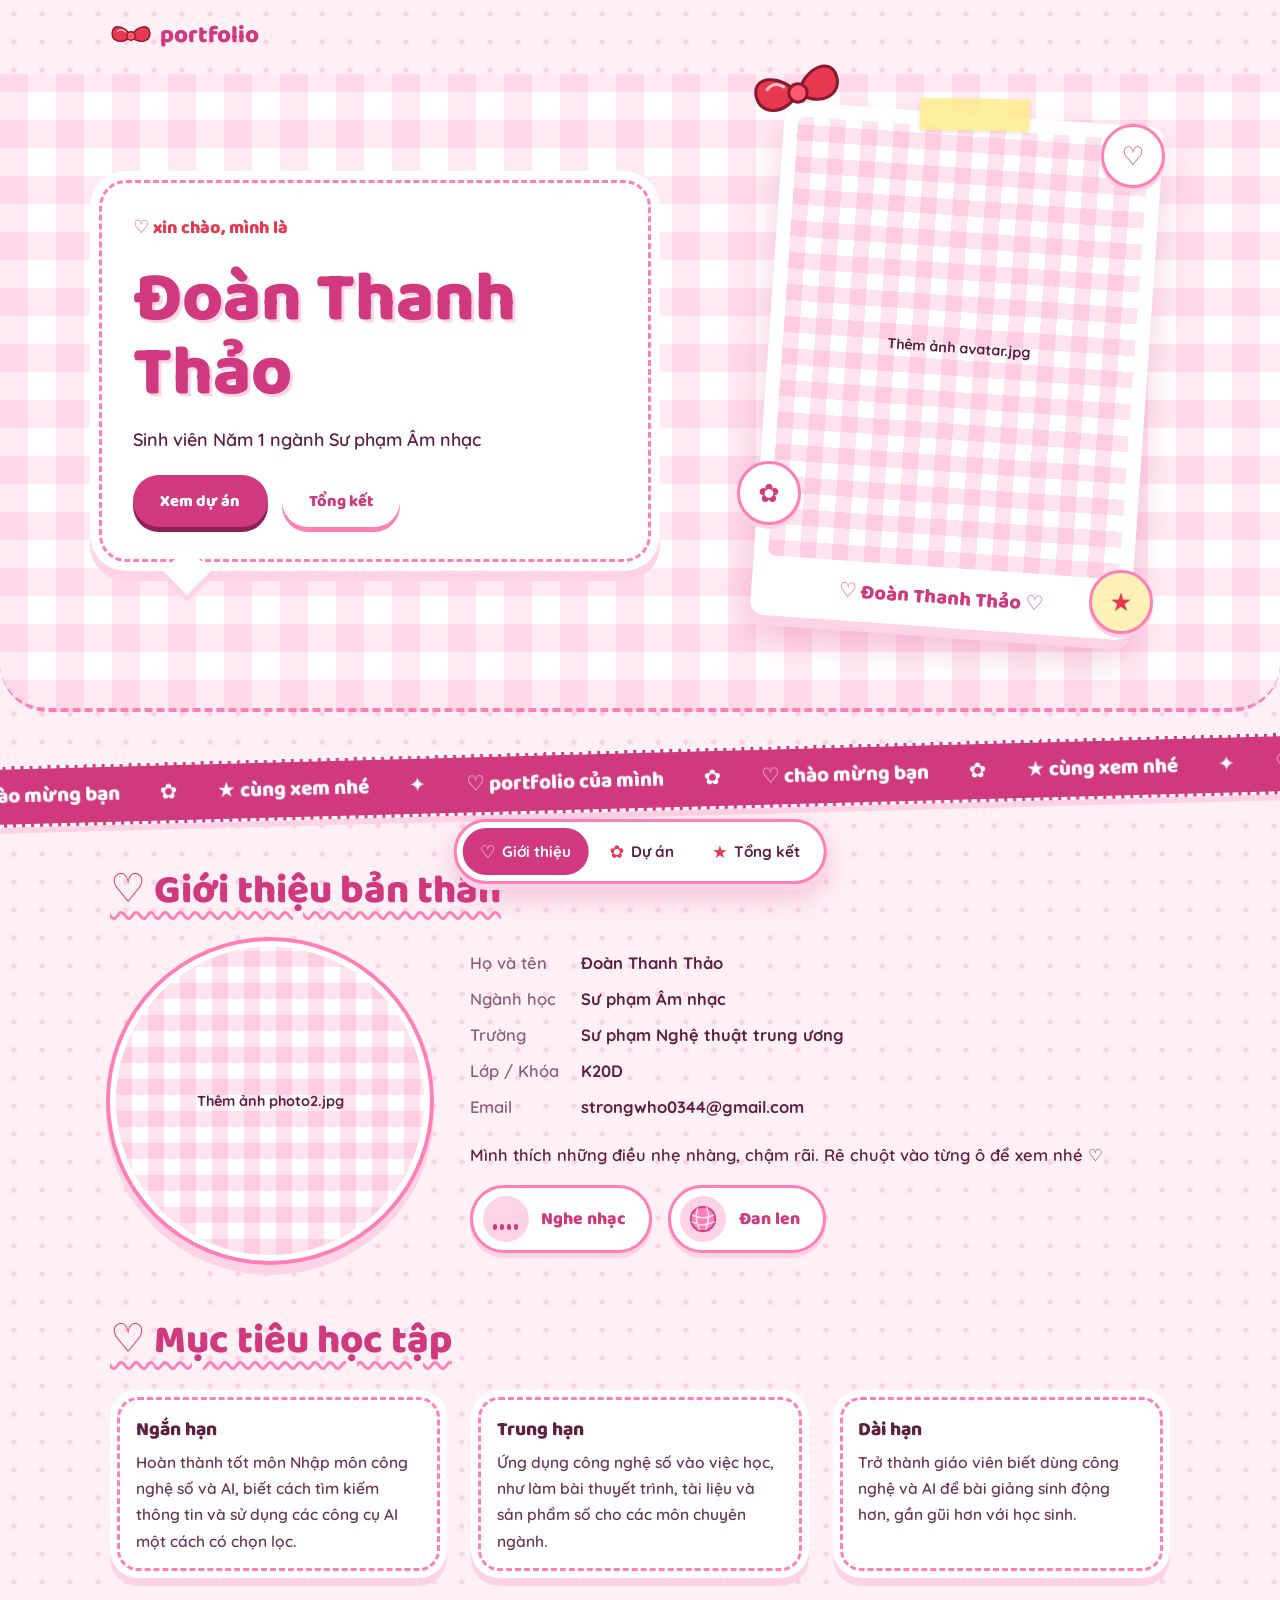
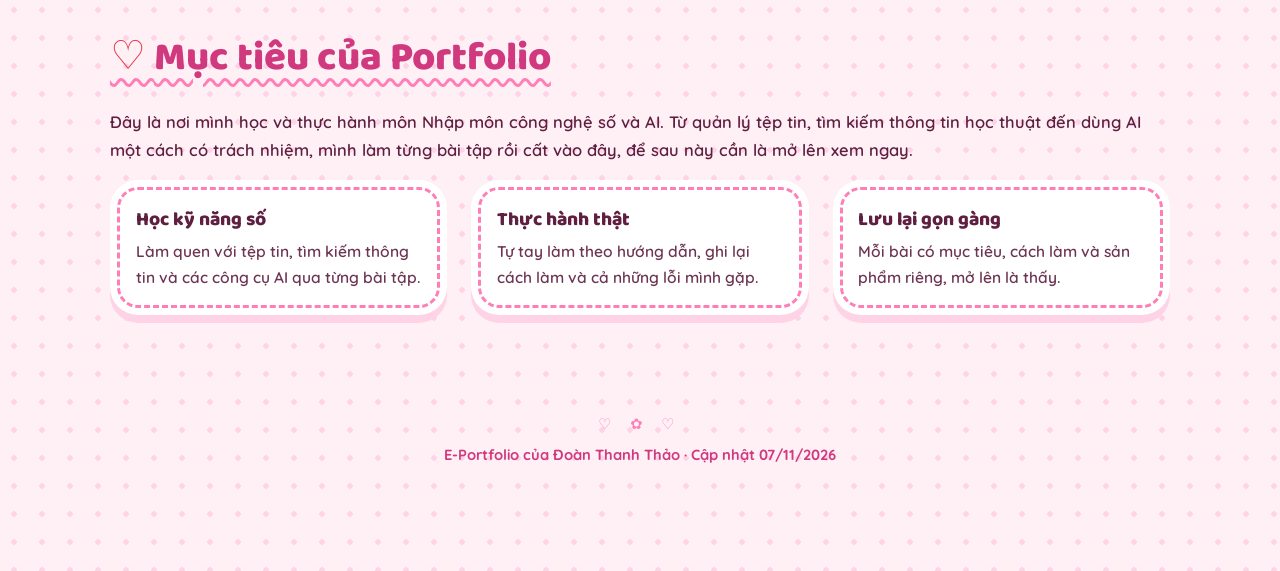
==== index.html @ 7e344df9 "Initial commit" ====
<!DOCTYPE html>
<html lang="vi">
<head>
<meta charset="UTF-8">
<meta name="viewport" content="width=device-width, initial-scale=1">
<link rel="preconnect" href="https://fonts.googleapis.com">
<link rel="preconnect" href="https://fonts.gstatic.com" crossorigin>
<link href="https://fonts.googleapis.com/css2?family=Baloo+2:wght@700;800&family=Quicksand:wght@600;700&display=swap" rel="stylesheet">
<link rel="stylesheet" href="style.css">
<meta name="description" content="Trang giới thiệu bản thân, mục tiêu học tập và mục tiêu của Portfolio.">
<title>E-Portfolio | Giới thiệu</title>
</head>
<body>
<header id="site-header"></header>
<main>
  <div class="gingham hero">
    <div class="hero-in">
      <div class="name-card">
        <p class="hi">♡ xin chào, mình là</p>
        <h1 data-name>Đoàn Thanh Thảo</h1>
        <p>Sinh viên Năm <span data-year>1</span> ngành <span data-major>Sư phạm Âm nhạc</span></p>
        <div class="btns"><a class="btn" href="du-an.html">Xem dự án</a><a class="btn ghost" href="tong-ket.html">Tổng kết</a></div>
      </div>
      <div class="photo">
        <div class="polaroid">
          <span class="tape"></span><span class="bow"></span>
          <div class="frame"><img class="slot" src="avatar.jpg" alt="Ảnh của tôi" data-hint="Thêm ảnh avatar.jpg"></div>
          <div class="cap">♡ <span data-name>[Họ và tên]</span> ♡</div>
        </div>
        <button class="badge b1" type="button" aria-label="Trái tim">♡</button>
        <button class="badge b2" type="button" aria-label="Bông hoa">✿</button>
        <button class="badge b3" type="button" aria-label="Ngôi sao">★</button>
      </div>
    </div>
  </div>

  <div class="marquee" aria-hidden="true">
    <div class="track">
      <!-- Muốn dùng sticker riêng: thay mỗi chip bằng <img class="sticker" src="sticker1.png" alt=""> -->
      <span class="chip">♡ chào mừng bạn</span><span class="chip">✿</span><span class="chip">★ cùng xem nhé</span><span class="chip">✦</span><span class="chip">♡ portfolio của mình</span><span class="chip">✿</span>
    </div>
  </div>

  <div class="wrap">
    <section id="gioi-thieu">
      <h2>Giới thiệu bản thân</h2>
      <div class="about">
        <div class="pic"><img class="slot" src="photo2.jpg" alt="Ảnh thứ hai" data-hint="Thêm ảnh photo2.jpg"></div>
        <div>
          <dl class="facts">
            <dt>Họ và tên</dt><dd data-name>Đoàn Thanh Thảo</dd>
            <dt>Ngành học</dt><dd data-major>Sư phạm Âm nhạc</dd>
            <dt>Trường</dt><dd>Sư phạm Nghệ thuật trung ương</dd>
            <dt>Lớp / Khóa</dt><dd>K20D</dd>
            <dt>Email</dt><dd>strongwho0344@gmail.com</dd>
          </dl>
          <p style="margin-top:1.2rem">Mình thích những điều nhẹ nhàng, chậm rãi. Rê chuột vào từng ô để xem nhé ♡</p>
<div class="hobbies">
  <div class="hobby" tabindex="0">
    <span class="hb-icon"><span class="eq"><i></i><i></i><i></i><i></i></span></span>Nghe nhạc
  </div>
  <div class="hobby" tabindex="0">
    <span class="hb-icon"><svg class="yarn" viewBox="0 0 32 32" aria-hidden="true"><circle cx="16" cy="16" r="13" fill="#ff7eb6" stroke="#d1397f" stroke-width="2"/><path d="M5 12c8 4 14 4 22 0M4 19c9 4 15 4 24 0M10 5c-2 8-2 14 2 22M20 4c3 8 3 14-1 23" fill="none" stroke="#fff" stroke-width="1.6" stroke-linecap="round" opacity=".8"/></svg></span>Đan len
  </div>
</div>
        </div>
      </div>
    </section>

    <section id="muc-tieu-hoc-tap">
      <h2>Mục tiêu học tập</h2>
      <ul class="cards">
        <li><h3>Ngắn hạn</h3><p>Hoàn thành tốt môn Nhập môn công nghệ số và AI, biết cách tìm kiếm thông tin và sử dụng các công cụ AI một cách có chọn lọc.</p></li>
        <li><h3>Trung hạn</h3><p>Ứng dụng công nghệ số vào việc học, như làm bài thuyết trình, tài liệu và sản phẩm số cho các môn chuyên ngành.</p></li>
        <li><h3>Dài hạn</h3><p>Trở thành giáo viên biết dùng công nghệ và AI để bài giảng sinh động hơn, gần gũi hơn với học sinh.</p></li>
      </ul>
    </section>

    <section id="muc-tieu-portfolio">
      <h2>Mục tiêu của Portfolio</h2>
      <p>Đây là nơi mình học và thực hành môn Nhập môn công nghệ số và AI. Từ quản lý tệp tin, tìm kiếm thông tin học thuật đến dùng AI một cách có trách nhiệm, mình làm từng bài tập rồi cất vào đây, để sau này cần là mở lên xem ngay.</p>
      <ul class="cards">
        <li><h3>Học kỹ năng số</h3><p>Làm quen với tệp tin, tìm kiếm thông tin và các công cụ AI qua từng bài tập.</p></li>
        <li><h3>Thực hành thật</h3><p>Tự tay làm theo hướng dẫn, ghi lại cách làm và cả những lỗi mình gặp.</p></li>
        <li><h3>Lưu lại gọn gàng</h3><p>Mỗi bài có mục tiêu, cách làm và sản phẩm riêng, mở lên là thấy.</p></li>
      </ul>
    </section>
  </div>
</main>
<footer id="site-footer"></footer>
<script src="site.js"></script>
</body>
</html>
---- style.css ----
:root{--bg:#fff0f6;--pink:#ff7eb6;--pink-d:#d1397f;--pink-l:#ffd3e6;--berry:#5e1f40;--red:#e63950;--butter:#fff1b8;
--display:"Baloo 2","Quicksand",system-ui,sans-serif;--sans:"Quicksand",system-ui,-apple-system,"Segoe UI",sans-serif}
*{box-sizing:border-box}
html{scroll-behavior:smooth}
body{margin:0;color:var(--berry);font:600 1.03rem/1.7 var(--sans);overflow-x:clip;background:radial-gradient(circle,var(--pink-l) 2.5px,transparent 3px) 0 0/28px 28px,var(--bg)}
a{color:var(--pink-d)}
:focus-visible{outline:3px solid var(--red);outline-offset:3px}
p{margin:0 0 1rem}
h2{font:800 clamp(1.8rem,4vw,2.5rem)/1.2 var(--display);color:var(--pink-d);margin:0 0 1.6rem;text-decoration:underline wavy var(--pink);text-decoration-thickness:3px;text-underline-offset:9px}
h2::before{content:"♡ ";color:var(--red)}
h3{font:800 1.2rem var(--display);margin:0 0 .2rem}
main,footer{position:relative;z-index:1}

/* Đầu trang + thanh dock phía dưới */
.top{position:relative;z-index:20}
.top .in{max-width:1100px;margin:0 auto;padding:1rem 1.25rem}
.brand{display:inline-flex;align-items:center;gap:.5rem;font:800 1.5rem var(--display);color:var(--pink-d);text-decoration:none}
.brand .bow{width:42px}
.dock{position:fixed;bottom:1rem;left:50%;translate:-50% 0;z-index:20;background:#fff;border:3px solid var(--pink);border-radius:999px;padding:.35rem;box-shadow:0 6px 0 var(--pink-l),0 12px 28px rgba(209,57,127,.28)}
.dock ul{display:flex;gap:.2rem;list-style:none;margin:0;padding:0}
.dock a{display:flex;align-items:center;gap:.4rem;padding:.55rem 1.1rem;border-radius:999px;color:var(--berry);text-decoration:none;font-weight:700;font-size:.95rem;white-space:nowrap;transition:transform .2s,background .2s}
.dock a span{color:var(--red);font-size:1.1rem}
.dock a:hover{background:var(--pink-l);transform:translateY(-3px)}
.dock a[aria-current=page]{background:var(--pink-d);color:#fff}
.dock a[aria-current=page] span{color:#fff}
.bow{display:block}.bow svg{width:100%;height:auto;display:block}

@keyframes pop{from{opacity:0;scale:.8;translate:0 30px}}
@keyframes bob{50%{translate:0 -9px}}
@keyframes wiggle{25%{rotate:-26deg}75%{rotate:-10deg}}
@keyframes stripe{to{background-position:28px 0}}

/* Nền caro + hero */
.gingham{background:repeating-linear-gradient(0deg,rgba(255,126,182,.16) 0 28px,transparent 28px 56px),repeating-linear-gradient(90deg,rgba(255,126,182,.16) 0 28px,transparent 28px 56px),#fff;border-bottom:4px dashed var(--pink);border-radius:0 0 48px 48px}
.hero{padding:2.5rem 1.25rem 5rem}
.hero-in{max-width:1100px;margin:0 auto;display:grid;grid-template-columns:1.1fr .9fr;gap:clamp(2rem,5vw,4rem);align-items:center}
.name-card{position:relative;background:#fff;border-radius:36px;padding:clamp(1.6rem,4vw,2.7rem);outline:3px dashed var(--pink);outline-offset:-12px;box-shadow:0 10px 0 var(--pink-l);animation:pop .8s cubic-bezier(.3,1.6,.5,1) both}
.name-card::after{content:"";position:absolute;left:14%;bottom:-17px;width:34px;height:34px;background:#fff;rotate:45deg;box-shadow:5px 5px 0 var(--pink-l)}
.hi{font:800 1.3rem var(--display);color:var(--red);margin:0}
.name-card h1{font:800 clamp(2.4rem,6vw,4.4rem)/1.05 var(--display);color:var(--pink-d);margin:.1rem 0 .8rem;text-shadow:3px 3px 0 var(--pink-l)}
.name-card p{font-size:1.12rem;margin:0 0 1.3rem}
.btns{display:flex;gap:.9rem;flex-wrap:wrap}
.btn{display:inline-block;padding:.8rem 1.7rem;border-radius:999px;background:var(--pink-d);color:#fff;text-decoration:none;font:800 1.02rem var(--display);box-shadow:0 5px 0 #8f1f57;transition:transform .12s,box-shadow .12s}
.btn:hover{transform:translateY(-2px);box-shadow:0 7px 0 #8f1f57}
.btn:active{transform:translateY(4px);box-shadow:0 1px 0 #8f1f57}
.btn.ghost{background:#fff;color:var(--pink-d);box-shadow:0 5px 0 var(--pink)}
.btn.ghost:hover{box-shadow:0 7px 0 var(--pink)}.btn.ghost:active{box-shadow:0 1px 0 var(--pink)}

/* Ảnh polaroid */
.photo{position:relative;perspective:900px;width:min(100%,380px);margin:0 auto;animation:pop .9s .15s cubic-bezier(.3,1.6,.5,1) both}
.polaroid{position:relative;background:#fff;padding:14px 14px 60px;border-radius:14px;rotate:4deg;box-shadow:0 10px 0 var(--pink-l),0 20px 34px rgba(209,57,127,.25);transition:transform .15s ease-out}
.frame{aspect-ratio:4/5;border-radius:8px;overflow:hidden;background:var(--pink-l)}
.frame img,.pic img,.cover img{width:100%;height:100%;object-fit:cover;display:block}
.cap{position:absolute;left:0;right:0;bottom:14px;text-align:center;font:800 1.25rem var(--display);color:var(--pink-d)}
.tape{position:absolute;top:-16px;left:50%;width:110px;height:32px;translate:-50% 0;rotate:-3deg;background:rgba(255,236,140,.85);box-shadow:0 2px 4px rgba(0,0,0,.1)}
.polaroid .bow{position:absolute;width:92px;top:-40px;left:-34px;rotate:-18deg}
.polaroid:hover .bow{animation:wiggle .7s}
.ph{width:100%;height:100%;min-height:120px;display:grid;place-items:center;text-align:center;padding:1rem;font-weight:700;font-size:.9rem;background:repeating-linear-gradient(0deg,rgba(255,126,182,.22) 0 16px,transparent 16px 32px),repeating-linear-gradient(90deg,rgba(255,126,182,.22) 0 16px,transparent 16px 32px),#fff}
.badge{position:absolute;width:64px;height:64px;border-radius:50%;border:3px solid var(--pink);background:#fff;font:800 1.6rem/1 var(--sans);color:var(--red);cursor:pointer;display:grid;place-items:center;animation:bob 3s ease-in-out infinite;transition:transform .2s;box-shadow:0 4px 0 var(--pink-l)}
.badge:hover{transform:scale(1.15) rotate(-10deg)}.badge:active{transform:scale(.92)}
.b1{top:2%;right:-18px}.b2{bottom:20%;left:-30px;animation-delay:-1s;color:var(--pink-d)}.b3{bottom:-6px;right:-6px;background:var(--butter);animation-delay:-2s}

/* Đầu trang con */
.pagehead{padding:2.5rem 1.25rem 3.5rem}
.pagehead .name-card{max-width:960px;margin:0 auto}
.pagehead .name-card h1{font-size:clamp(1.9rem,4.5vw,3rem)}
.pagehead .name-card p{font-size:1.08rem;margin:0}
.tags{display:flex;gap:.5rem;flex-wrap:wrap;margin-top:1.1rem}
.tag{background:var(--butter);border:2px solid #f0cd55;border-radius:999px;padding:.1rem .85rem;font-size:.85rem;font-weight:700}

/* Dải ruy băng chạy ngang */
.marquee{margin:2.4rem -3rem 0;rotate:-1.5deg;background:var(--pink-d);border-block:3px dashed #fff;padding:.7rem 0;overflow:hidden;box-shadow:0 6px 0 var(--pink-l)}
.track{display:flex;width:max-content;align-items:center;animation:scroll 32s linear infinite}
.track>*{margin-right:2.5rem}
.marquee:hover .track{animation-play-state:paused}
.chip{font:800 1.3rem var(--display);color:#fff;white-space:nowrap}
.sticker{height:70px;width:auto}
@keyframes scroll{to{transform:translateX(-50%)}}

/* Nội dung */
.wrap{max-width:1100px;margin:0 auto;padding:0 1.25rem 4rem}
.wrap>section{padding:3.5rem 0 0}
.cards{display:grid;gap:1.5rem;grid-template-columns:repeat(auto-fit,minmax(240px,1fr));padding:0;list-style:none;margin:0}
.cards li,.box,.src li{background:#fff;border-radius:28px;outline:3px dashed var(--pink);outline-offset:-10px;box-shadow:0 8px 0 var(--pink-l)}
.cards li{padding:1.5rem 1.6rem;transition:transform .2s,box-shadow .2s}
.cards li:hover{transform:translateY(-4px) rotate(-1deg);box-shadow:0 12px 0 var(--pink)}
.cards li p{margin:0;font-size:.97rem;opacity:.9}
.about{display:grid;gap:2.5rem;grid-template-columns:minmax(220px,320px) 1fr;align-items:center}
.pic{aspect-ratio:1;border:6px solid #fff;border-radius:50%;overflow:hidden;box-shadow:0 0 0 4px var(--pink),0 10px 0 4px var(--pink-l);background:var(--pink-l)}
.facts{display:grid;grid-template-columns:auto 1fr;gap:.5rem 1.4rem;margin:0}
.facts dt{opacity:.7}.facts dd{margin:0;font-weight:700}

.projs{display:grid;gap:1.8rem;grid-template-columns:repeat(auto-fit,minmax(280px,1fr))}
.proj{display:block;text-decoration:none;color:var(--berry);background:#fff;border:4px solid var(--pink);border-radius:30px;overflow:hidden;box-shadow:0 8px 0 var(--pink-l);transition:transform .2s,box-shadow .2s}
.proj:hover{transform:translateY(-5px) rotate(1deg);box-shadow:0 13px 0 var(--pink)}
.cover{aspect-ratio:16/10;overflow:hidden;background:var(--pink-l)}
.cover img{transition:transform .4s}.proj:hover .cover img{transform:scale(1.08)}
.proj .body{padding:1.1rem 1.4rem 1.5rem}
.proj p{margin:.3rem 0 .8rem;font-size:.97rem}

.steps{list-style:none;margin:0;padding:0;counter-reset:s}
.steps li{position:relative;padding:0 0 1.8rem 3.7rem;counter-increment:s}
.steps li::before{content:counter(s);position:absolute;left:0;top:0;width:2.6rem;height:2.6rem;border-radius:50%;background:var(--pink-d);color:#fff;display:grid;place-items:center;font:800 1.1rem var(--display);box-shadow:0 4px 0 #8f1f57}
.steps li::after{content:"";position:absolute;left:1.25rem;top:3rem;bottom:.2rem;border-left:3px dashed var(--pink)}
.steps li:last-child::after{display:none}
.steps p{margin:0;opacity:.9}

.box{padding:1.7rem 1.8rem}
.box img,.box video,.box iframe{max-width:100%;border-radius:14px}
.tool .row{display:grid;grid-template-columns:1fr auto;gap:.2rem 1rem;align-items:center;padding:.8rem 0;border-bottom:2px dotted var(--pink)}
.tool .row:last-of-type{border-bottom:0}
.tool label{font-weight:700}.tool small{grid-column:1;opacity:.75}
.tool input[type=range]{grid-column:2;grid-row:1/span 2;width:160px;accent-color:var(--pink-d)}
.result{margin-top:1rem;padding:1.1rem;border-radius:20px;background:var(--pink-l)}
.result strong{font:800 1.9rem var(--display);color:var(--pink-d)}
.bar{height:16px;background:#fff;border:3px solid var(--pink);border-radius:999px;margin:.5rem 0;overflow:hidden}
.bar i{display:block;height:100%;width:0;background:repeating-linear-gradient(45deg,var(--pink-d) 0 10px,var(--pink) 10px 20px) 0 0/28px 28px;animation:stripe 1s linear infinite;transition:width .9s cubic-bezier(.2,.8,.2,1)}
.skill{margin-bottom:1.1rem}.skill b{display:flex;justify-content:space-between}
.skill .bar i{width:var(--v)}
.js .skill .bar i{width:0}.js .skill.in .bar i{width:var(--v)}

.filters{display:flex;gap:.5rem;flex-wrap:wrap;margin-bottom:1.3rem}
.filters button{font:800 .95rem var(--display);padding:.4rem 1.2rem;border:3px solid var(--pink);background:#fff;color:var(--pink-d);border-radius:999px;cursor:pointer;transition:transform .15s}
.filters button:hover{transform:translateY(-2px)}
.filters button[aria-pressed=true]{background:var(--pink-d);border-color:var(--pink-d);color:#fff}
.src{display:grid;gap:1.3rem;padding:0;margin:0;list-style:none}
.src li{padding:1.2rem 1.5rem}
.src .meta{font-size:.88rem;opacity:.7;margin-bottom:.4rem}
.src .score{float:right;margin-left:1rem;padding:.1rem .75rem;border-radius:999px;background:var(--red);color:#fff;font-weight:800;font-size:.9rem}
.src p{margin:0;font-size:.95rem}
.pager{display:flex;justify-content:space-between;gap:1rem;margin-top:3rem}
.pager a{padding:.65rem 1.4rem;border:3px solid var(--pink);background:#fff;border-radius:999px;color:var(--pink-d);text-decoration:none;font:800 1rem var(--display);transition:background .2s,color .2s}
.pager a:hover{background:var(--pink-d);border-color:var(--pink-d);color:#fff}
footer{text-align:center;padding:2rem 1rem 6.5rem;color:var(--pink-d);font-weight:700;font-size:.92rem}
footer::before{content:"♡ ✿ ♡";display:block;letter-spacing:.5em;margin-bottom:.4rem;color:var(--pink)}

/* Hiệu ứng nền */
.bg-float{position:fixed;inset:0;z-index:0;pointer-events:none;overflow:hidden}
.bg-float span{position:absolute;bottom:-40px;color:var(--pink);opacity:.5;animation:floatup linear infinite}
@keyframes floatup{to{transform:translate(var(--sx),-115vh) rotate(var(--r))}}
.spark{position:fixed;z-index:30;pointer-events:none;color:var(--pink-d);font-size:16px;animation:spark .8s ease-out forwards}
@keyframes spark{from{transform:translate(-50%,-50%) scale(1)}to{transform:translate(-50%,calc(-50% + 18px)) scale(.2) rotate(90deg);opacity:0}}
.burst{position:fixed;z-index:50;pointer-events:none;font:800 1.7rem/1 var(--sans);animation:burst 1.1s ease-out forwards}
@keyframes burst{from{transform:translate(-50%,-50%) scale(.6)}to{transform:translate(calc(-50% + var(--dx)),calc(-50% + var(--dy))) rotate(var(--rot)) scale(1.3);opacity:0}}
.js .reveal{opacity:0;scale:.9;translate:0 20px;transition:opacity .5s,translate .6s cubic-bezier(.3,1.5,.5,1),scale .6s cubic-bezier(.3,1.5,.5,1),transform .2s,box-shadow .2s}
.js .reveal.in{opacity:1;scale:1;translate:0 0}
.js .cards li:nth-child(2){transition-delay:.08s,.08s,.08s,0s,0s}.js .cards li:nth-child(3){transition-delay:.16s,.16s,.16s,0s,0s}

@media (max-width:800px){.hero-in,.about{grid-template-columns:1fr}.pic{max-width:260px}.b2{left:-10px}.b1{right:-6px}.hero{padding-top:1.5rem}.marquee{margin-inline:-1rem}}
@media (max-width:480px){.dock a{padding:.5rem .75rem;font-size:.85rem}.dock a span{display:none}}
@media (prefers-reduced-motion:reduce){*,*::before,*::after{animation:none!important;transition:none!important}html{scroll-behavior:auto}.js .reveal{opacity:1;scale:none;translate:none}.bg-float,.spark{display:none}}

/* Bảng toán tử tìm kiếm (Bài 2) */
.tbl{overflow-x:auto}
.tbl table{width:100%;border-collapse:collapse;font-size:.95rem;min-width:560px}
.tbl th,.tbl td{text-align:left;padding:.65rem .8rem;border-bottom:2px dotted var(--pink);vertical-align:top}
.tbl th{font:800 1rem var(--display);color:var(--pink-d)}
.tbl code{background:var(--pink-l);border-radius:8px;padding:.05rem .45rem;font-size:.9em}

/* Sở thích (nghe nhạc, đan len) */
.hobbies{display:flex;gap:1rem;flex-wrap:wrap;margin-top:.6rem}
.hobby{display:flex;align-items:center;gap:.8rem;background:#fff;border:3px solid var(--pink);border-radius:999px;padding:.5rem 1.4rem .5rem .6rem;font:800 1.1rem var(--display);color:var(--pink-d);box-shadow:0 5px 0 var(--pink-l);transition:transform .2s,box-shadow .2s}
.hobby:hover,.hobby:focus-visible{transform:translateY(-4px) rotate(-2deg);box-shadow:0 9px 0 var(--pink)}
.hb-icon{width:46px;height:46px;border-radius:50%;background:var(--pink-l);display:grid;place-items:center}
.eq{display:flex;align-items:flex-end;gap:3px;height:22px}
.eq i{width:4px;height:6px;border-radius:2px;background:var(--pink-d);animation:eq 1.1s ease-in-out infinite}
.eq i:nth-child(2){animation-delay:-.7s}.eq i:nth-child(3){animation-delay:-.35s}.eq i:nth-child(4){animation-delay:-.9s}
.hobby:hover .eq i{animation-duration:.5s}
@keyframes eq{50%{height:22px}}
.yarn{width:30px;height:30px}
.hobby:hover .yarn,.hobby:focus-visible .yarn{animation:spin 1.2s linear infinite}
@keyframes spin{to{rotate:360deg}}
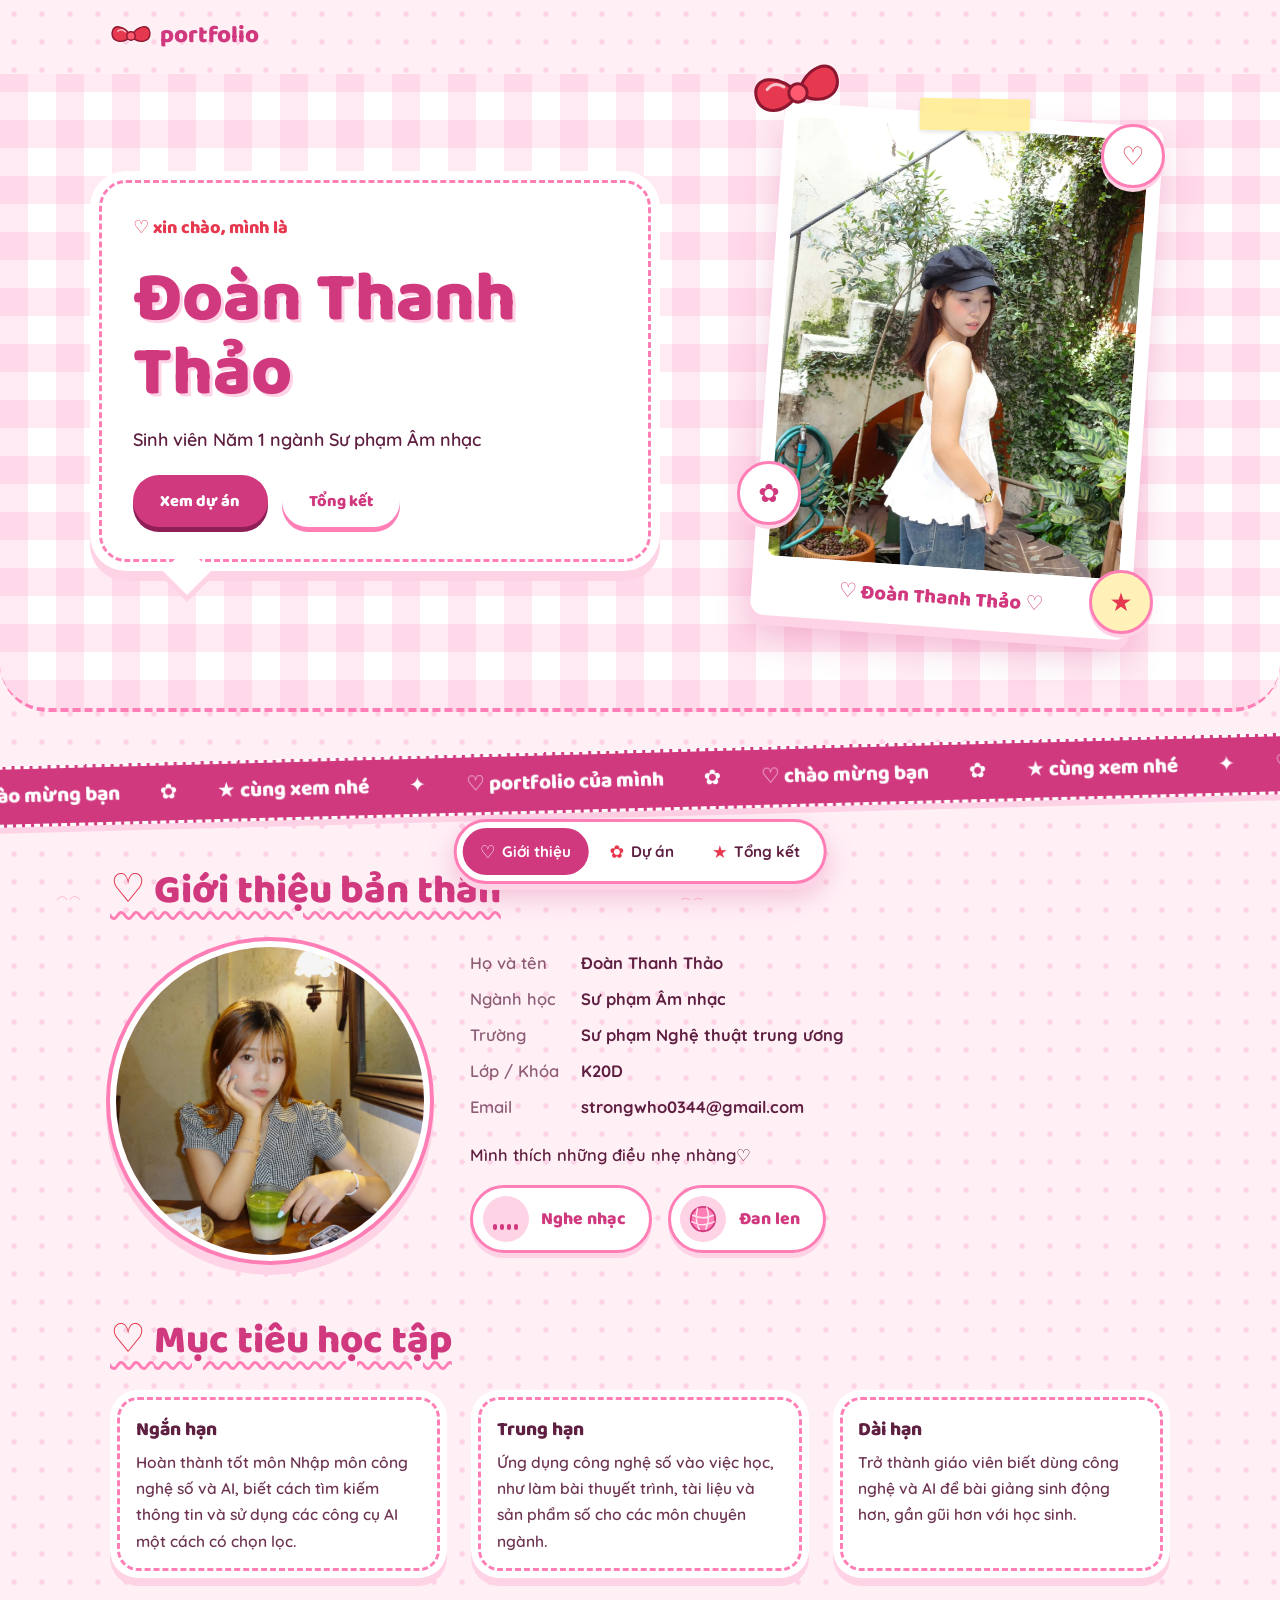
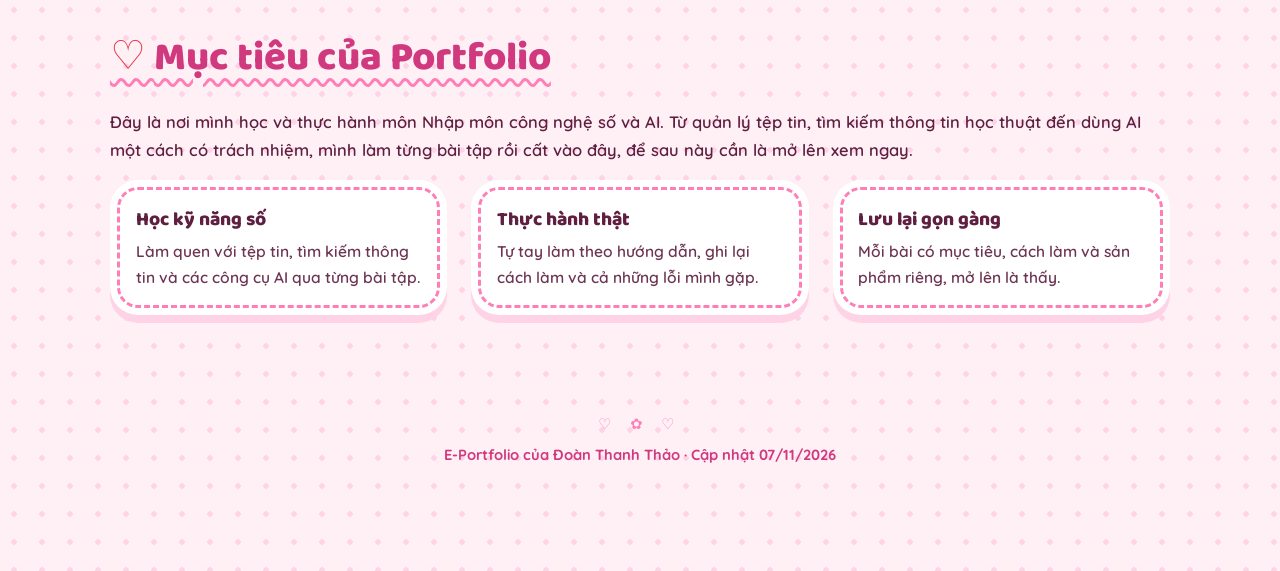
==== commit b8bca10d: "add image" ====
--- a/index.html
+++ b/index.html
@@ -24,7 +24,7 @@
       <div class="photo">
         <div class="polaroid">
           <span class="tape"></span><span class="bow"></span>
-          <div class="frame"><img class="slot" src="avatar.jpg" alt="Ảnh của tôi" data-hint="Thêm ảnh avatar.jpg"></div>
+          <div class="frame"><img class="slot" src="image/photo1.jpg" alt="Ảnh của tôi" data-hint="Thêm ảnh avatar.jpg"></div>
           <div class="cap">♡ <span data-name>[Họ và tên]</span> ♡</div>
         </div>
         <button class="badge b1" type="button" aria-label="Trái tim">♡</button>
@@ -45,7 +45,7 @@
     <section id="gioi-thieu">
       <h2>Giới thiệu bản thân</h2>
       <div class="about">
-        <div class="pic"><img class="slot" src="photo2.jpg" alt="Ảnh thứ hai" data-hint="Thêm ảnh photo2.jpg"></div>
+        <div class="pic"><img class="slot" src="image/photo2.jpg" alt="Ảnh thứ hai" data-hint="Thêm ảnh photo2.jpg"></div>
         <div>
           <dl class="facts">
             <dt>Họ và tên</dt><dd data-name>Đoàn Thanh Thảo</dd>
@@ -54,7 +54,7 @@
             <dt>Lớp / Khóa</dt><dd>K20D</dd>
             <dt>Email</dt><dd>strongwho0344@gmail.com</dd>
           </dl>
-          <p style="margin-top:1.2rem">Mình thích những điều nhẹ nhàng, chậm rãi. Rê chuột vào từng ô để xem nhé ♡</p>
+          <p style="margin-top:1.2rem">Mình thích những điều nhẹ nhàng♡</p>
 <div class="hobbies">
   <div class="hobby" tabindex="0">
     <span class="hb-icon"><span class="eq"><i></i><i></i><i></i><i></i></span></span>Nghe nhạc
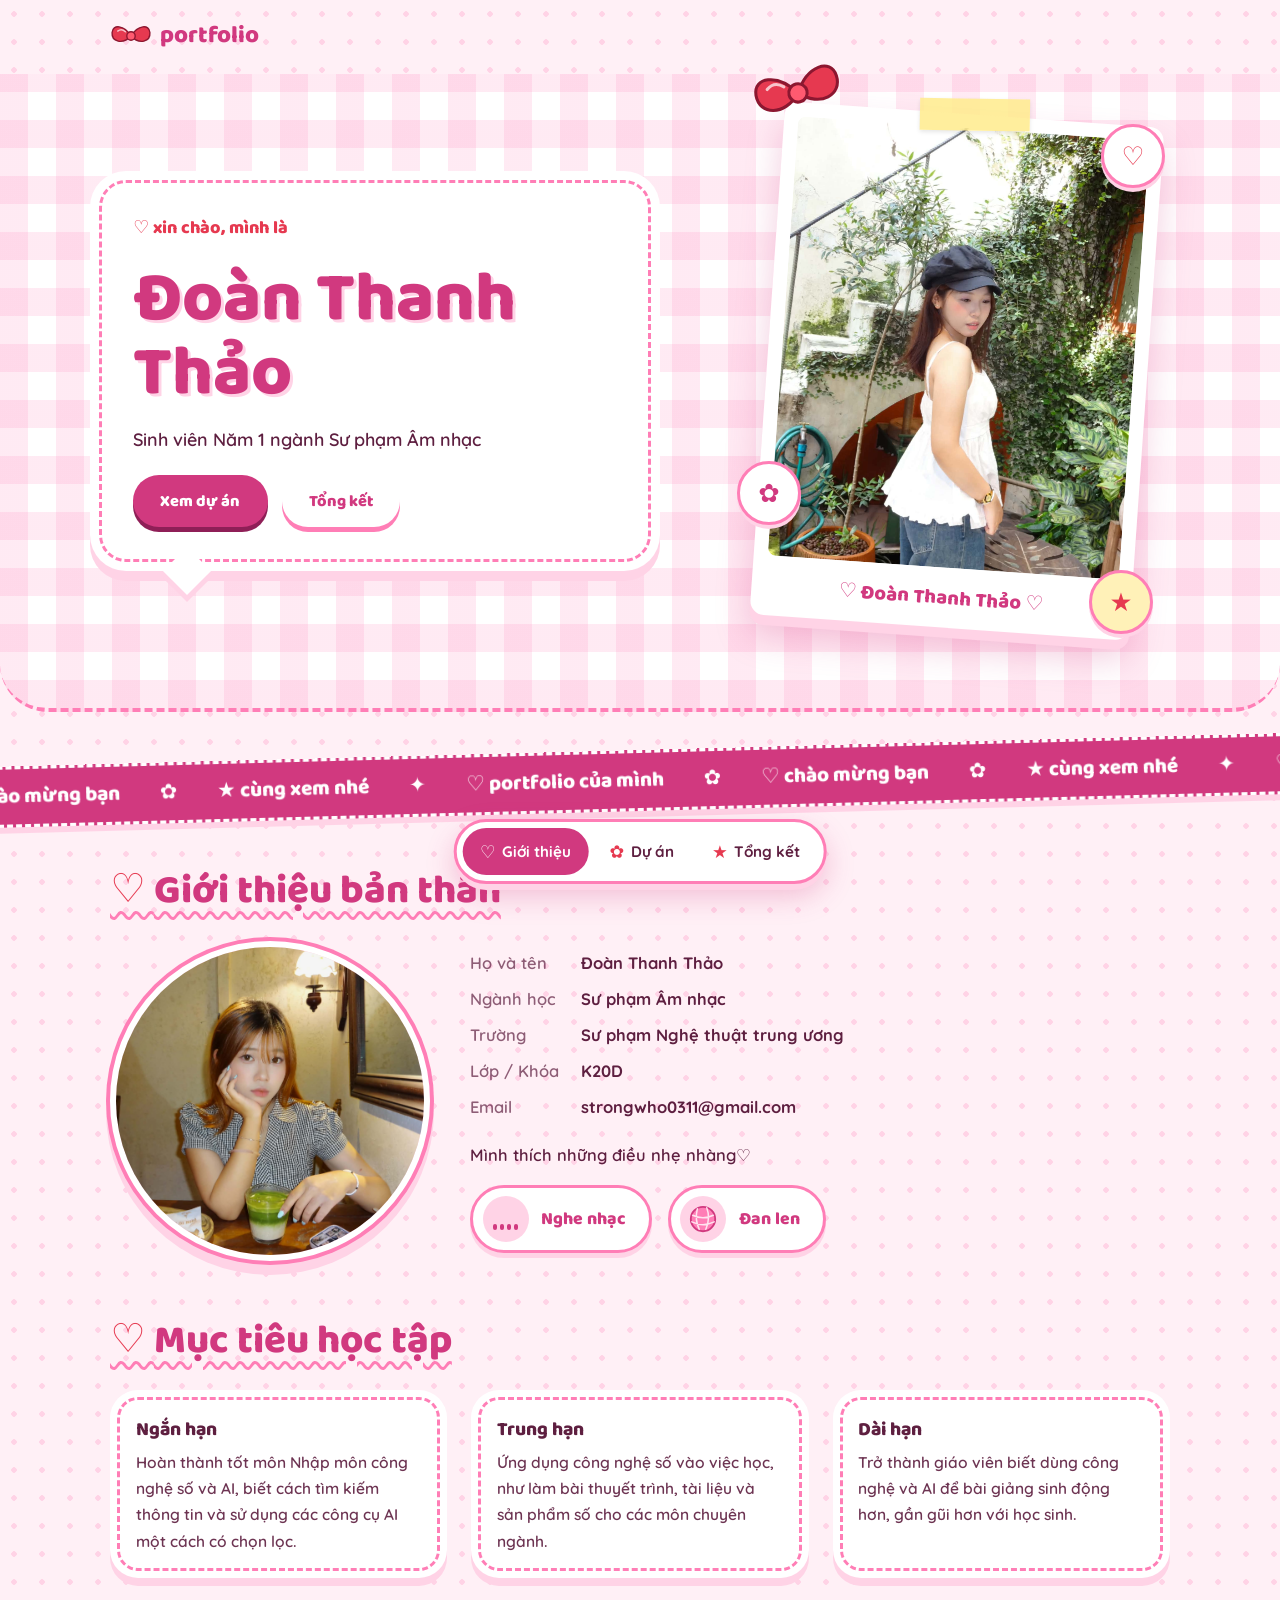
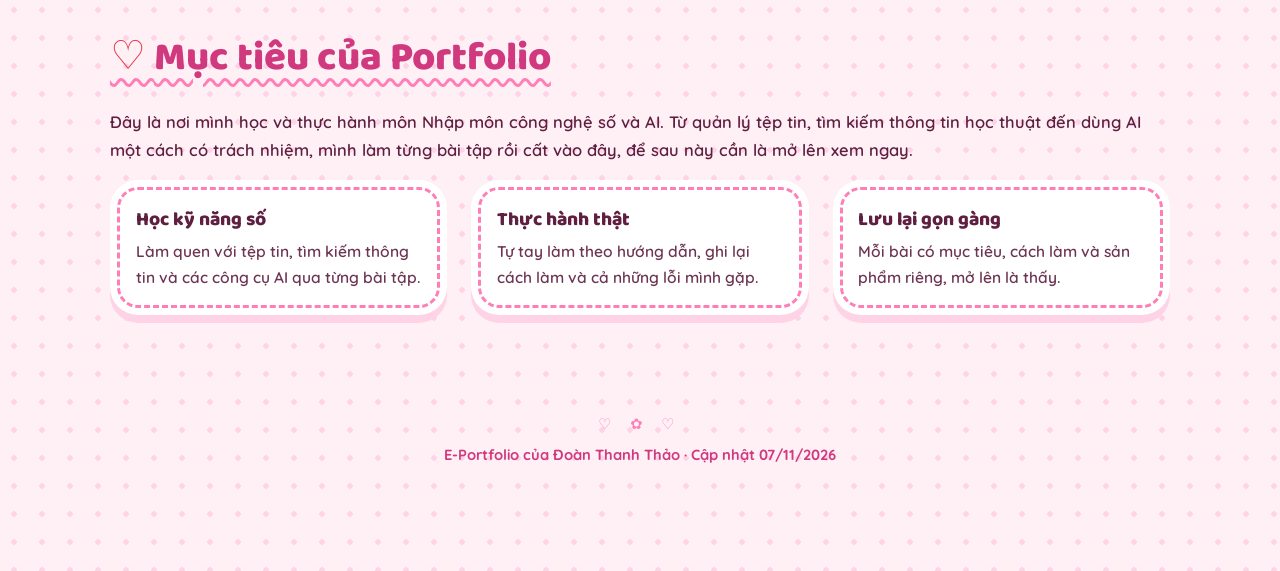
==== commit ec1cd324: "done2'" ====
--- a/index.html
+++ b/index.html
@@ -18,7 +18,7 @@
       <div class="name-card">
         <p class="hi">♡ xin chào, mình là</p>
         <h1 data-name>Đoàn Thanh Thảo</h1>
-        <p>Sinh viên Năm <span data-year>1</span> ngành <span data-major>Sư phạm Âm nhạc</span></p>
+        <p>Sinh viên Năm <span data-year>2</span> ngành <span data-major>Sư phạm Âm nhạc</span></p>
         <div class="btns"><a class="btn" href="du-an.html">Xem dự án</a><a class="btn ghost" href="tong-ket.html">Tổng kết</a></div>
       </div>
       <div class="photo">
@@ -52,7 +52,7 @@
             <dt>Ngành học</dt><dd data-major>Sư phạm Âm nhạc</dd>
             <dt>Trường</dt><dd>Sư phạm Nghệ thuật trung ương</dd>
             <dt>Lớp / Khóa</dt><dd>K20D</dd>
-            <dt>Email</dt><dd>strongwho0344@gmail.com</dd>
+            <dt>Email</dt><dd>strongwho0311@gmail.com</dd>
           </dl>
           <p style="margin-top:1.2rem">Mình thích những điều nhẹ nhàng♡</p>
 <div class="hobbies">
--- a/style.css
+++ b/style.css
@@ -170,3 +170,10 @@
 .yarn{width:30px;height:30px}
 .hobby:hover .yarn,.hobby:focus-visible .yarn{animation:spin 1.2s linear infinite}
 @keyframes spin{to{rotate:360deg}}
+/* Công cụ đã dùng */
+.usedtools{display:flex;flex-wrap:wrap;gap:1rem;padding:0;margin:0;list-style:none}
+.usedtools li{display:flex;align-items:center;gap:.8rem;background:#fff;border:3px solid var(--pink);border-radius:24px;padding:.6rem 1.3rem .6rem .7rem;box-shadow:0 5px 0 var(--pink-l);transition:transform .2s,box-shadow .2s}
+.usedtools li:hover{transform:translateY(-4px) rotate(-1deg);box-shadow:0 9px 0 var(--pink)}
+.usedtools .ti{flex:none;width:44px;height:44px;border-radius:50%;background:var(--pink-l);display:grid;place-items:center;font-size:1.4rem}
+.usedtools b{display:block;font:800 1.05rem var(--display);color:var(--pink-d);line-height:1.2}
+.usedtools small{display:block;opacity:.85;font-size:.88rem;line-height:1.35}
